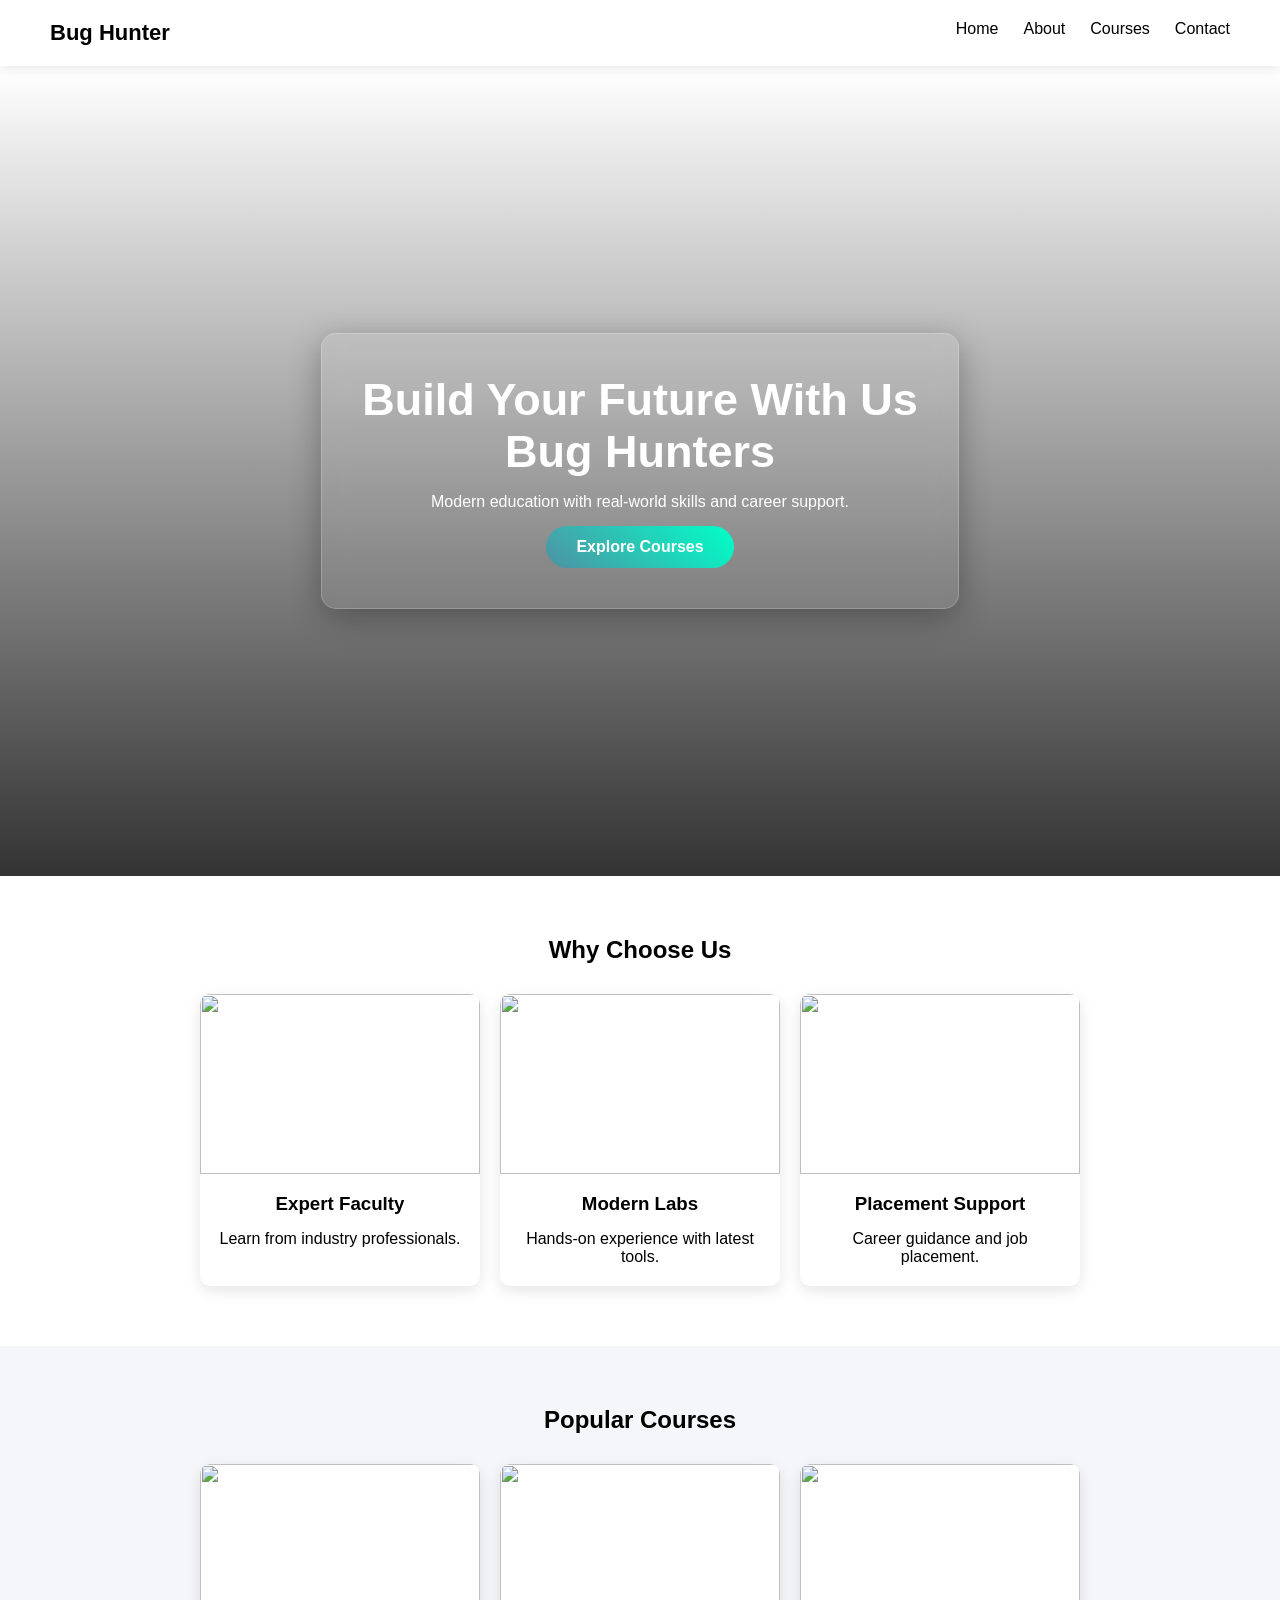
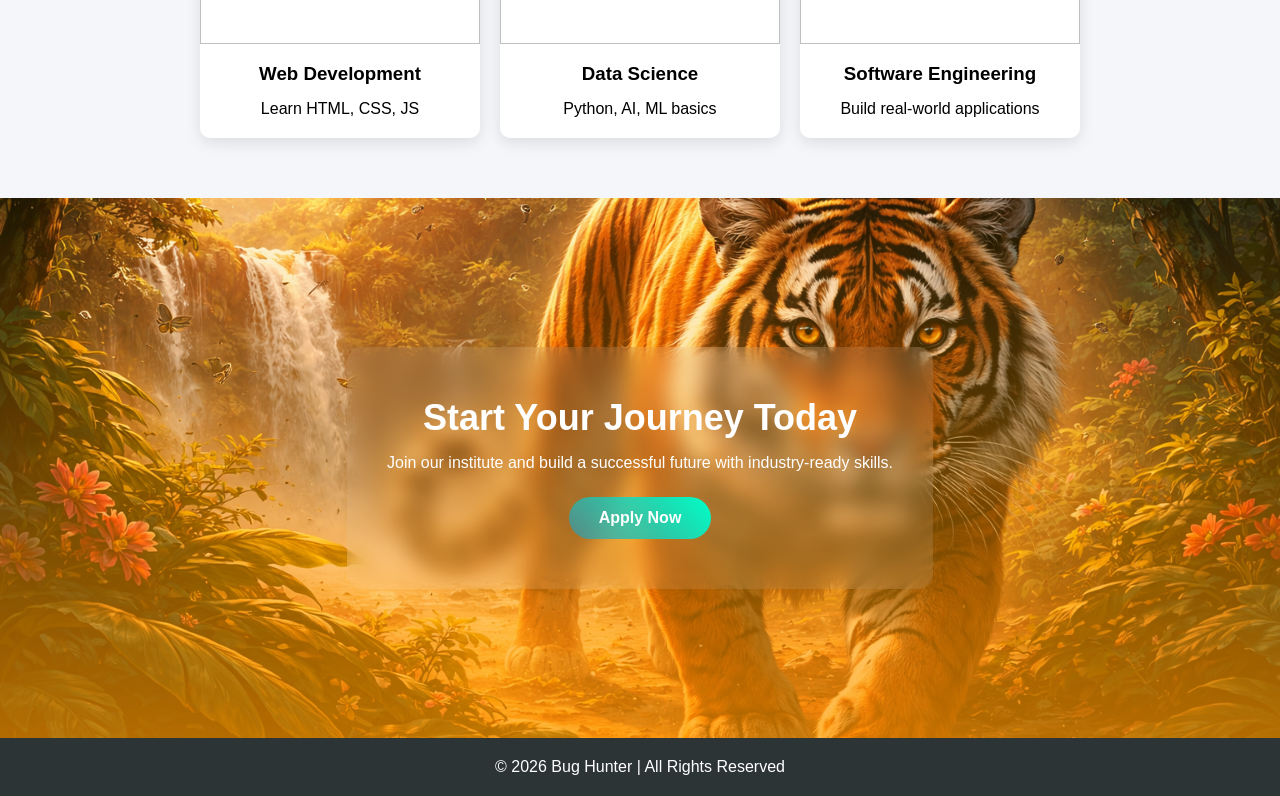
==== index.html @ a0b1b449 "collage project" ====
<!DOCTYPE html>
<html lang="en">
<head>
  <meta charset="UTF-8">
  <title>Bug Hunter</title>
  <link rel="stylesheet" href="style.css">
</head>
<body>

<!-- 🔹 Navbar -->
<nav class="navbar">
  <div class="logo">Bug Hunter</div>
  <ul>
    <li><a href="/index.html">Home</a></li>
    <li><a href="about.html">About</a></li>
    <li><a href="course.html">Courses</a></li>
    <li><a href="contact.html">Contact</a></li>
  </ul>
</nav>

<!-- 🔹 Hero Section -->
<section class="hero">
  <div class="overlay"></div>
  <div class="hero-content">
    <h1>Build Your Future With Us</h1>
    <h1>Bug Hunters</h1>
    <p>Modern education with real-world skills and career support.</p>
    <a href="course.html" class="gradient-btn">Explore Courses</a>
  </div>
</section>

<!-- 🔹 Features -->
<section class="features">
  <h2>Why Choose Us</h2>
  <div class="feature-box">

    <div class="card">
      <img src="https://images.unsplash.com/photo-1523240795612-9a054b0db644" alt="">
      <h3>Expert Faculty</h3>
      <p>Learn from industry professionals.</p>
    </div>

    <div class="card">
      <img src="https://images.unsplash.com/photo-1581091870627-3c1f5a6c2c2c" alt="">
      <h3>Modern Labs</h3>
      <p>Hands-on experience with latest tools.</p>
    </div>

    <div class="card">
      <img src="https://images.unsplash.com/photo-1551836022-d5d88e9218df" alt="">
      <h3>Placement Support</h3>
      <p>Career guidance and job placement.</p>
    </div>

  </div>
</section>

<!-- 🔹 Courses -->
<section class="courses">
  <h2>Popular Courses</h2>
  <div class="course-box">

    <div class="card">
      <img src="https://images.unsplash.com/photo-1518770660439-4636190af475" alt="">
      <h3>Web Development</h3>
      <p>Learn HTML, CSS, JS</p>
    </div>

    <div class="card">
      <img src="https://images.unsplash.com/photo-1551288049-bebda4e38f71" alt="">
      <h3>Data Science</h3>
      <p>Python, AI, ML basics</p>
    </div>

    <div class="card">
      <img src="https://images.unsplash.com/photo-1581093588401-22c0f3c5d2f8" alt="">
      <h3>Software Engineering</h3>
      <p>Build real-world applications</p>
    </div>

  </div>
</section>

<section class="cta">
  <div class="cta-box">
    <h2>Start Your Journey Today</h2>
    <p>Join our institute and build a successful future with industry-ready skills.</p>
       <a href="contact.html" class="gradient-btn">Apply Now</a>
  </div>
</section>

<!-- 🔹 Footer -->
<footer>
  <p>© 2026 Bug Hunter | All Rights Reserved</p>
</footer>

</body>
</html>
---- style.css ----
* {
  margin: 0;
  padding: 0;
  box-sizing: border-box;
  font-family: 'Segoe UI', sans-serif;
}

/* Navbar */
.navbar {
  display: flex;
  justify-content: space-between;
  padding: 20px 50px;
  background: white;
  position: sticky;
  top: 0;
  z-index: 1000;
  box-shadow: 0 2px 10px rgba(0,0,0,0.1);
}

.logo {
  font-weight: bold;
  font-size: 22px;
}

.navbar ul {
  display: flex;
  list-style: none;
}

.navbar ul li {
  margin-left: 25px;
}

.navbar ul li a {
  text-decoration: none;
  color: black;
  font-weight: 500;
}

/* Hero */
.hero {
  position: relative;
  height: 90vh;
/* background-color: rgb(204, 57, 204); */
  background: url('https://eitfkkxpd87.exactdn.com/wp-content/uploads/2024/01/A-Day-In-The-Life-of-a-Majestic-Tiger_2383399557.jpg?strip=all') center/cover;
  display: flex;
  align-items: center;
  justify-content: center;
}

.overlay {
  position: absolute;
  top: 0;
  left: 0;
  width: 100%;
  height: 100%;
  background: rgba(0,0,0,0.8);
}

.hero-content {
  background: rgba(255, 255, 255, 0.062); /* light transparent */
  padding: 40px;
  color: white;
  text-align: center;
  border-radius: 15px;

  backdrop-filter: blur(12px); /* main glass effect */
  -webkit-backdrop-filter: blur(12px);

  border: 1px solid rgba(255, 255, 255, 0.2);

  box-shadow: 0 8px 32px rgba(0, 0, 0, 0.3);
}

.hero h1 {
  font-size: 45px;
}

.hero p {
  margin: 15px 0;
}

/* Button */
.btn {
  padding: 12px 25px;
  background: #0984e3;
  color: white;
  text-decoration: none;
  border-radius: 6px;
}

/* Features */
.features {
  padding: 60px 50px;
  text-align: center;
}

.feature-box {
  display: flex;
  gap: 20px;
  margin-top: 30px;
  justify-content: center;
}

.card {
  width: 280px;
  background: white;
  border-radius: 10px;
  overflow: hidden;
  box-shadow: 0 5px 15px rgba(0,0,0,0.1);
  transition: 0.3s;
}

.card img {
  width: 100%;
  height: 180px;
  object-fit: cover;
}

.card h3 {
  margin: 15px;
}

.card p {
  margin: 0 15px 20px;
}

.card:hover {
  transform: translateY(-10px);
}

/* Courses */
.courses {
  padding: 60px 50px;
  background: #f5f6fa;
  text-align: center;
}

.course-box {
  display: flex;
  gap: 20px;
  justify-content: center;
  margin-top: 30px;
}

/* CTA */
.cta {
  padding: 80px;
  text-align: center;
  background: #0984e3;
  color: white;
}

/* Footer */
footer {
  text-align: center;
  padding: 20px;
  background: #2d3436;
  color: white;
}

/* CTA Section */
.cta {
  height: 60vh;
  background: linear-gradient(
  rgba(255, 193, 7, 0.1),
  rgba(255, 152, 0, 0.7)
),
              url("img/ChatGPT\ Image\ Mar\ 22\,\ 2026\,\ 09_38_06\ PM.png") center/cover no-repeat;
  display: flex;
  align-items: center;
  justify-content: center;
  padding: 40px;
}

/* Glass Box */
.cta-box {
  background: rgba(255, 255, 255, 0.1);
  padding: 50px 40px;
  text-align: center;
  border-radius: 15px;
  backdrop-filter: blur(10px);
  color: light;
  max-width: 600px;
}

/* Heading */
.cta-box h2 {
  font-size: 36px;
  margin-bottom: 15px;
}

/* Text */
.cta-box p {
  margin-bottom: 25px;
  font-size: 16px;
}

/* Button */
.cta-btn {
  display: inline-block;
  padding: 12px 30px;
  background: white;
  color: #0984e3;
  text-decoration: none;
  border-radius: 30px;
  font-weight: bold;
  transition: 0.3s;
}

/* Hover Effect */
.cta-btn:hover {
  background: #0a3d62;
  color: white;
  transform: scale(1.05);
}

.gradient-btn {
  border: none;
  display: inline-block;
  padding: 12px 30px;
  background: linear-gradient(45deg, #3694adb2, #00ffc8);
  color: white;
  text-decoration: none;
  border-radius: 30px;
  font-weight: bold;
  transition: 0.3s;
}

.gradient-btn:hover {
  transform: scale(1.05);
  box-shadow: 0 8px 20px rgba(0, 114, 255, 0.4);
}

/* Section */
.facilities {
  padding: 80px 50px;
  background: #f5f7fa;
  text-align: center;
}

/* Title */
.section-title {
  font-size: 32px;
  margin-bottom: 40px;
}

/* Grid */
.facility-grid {
  display: grid;
  grid-template-columns: repeat(auto-fit, minmax(280px, 1fr));
  gap: 25px;
}

/* Card */
.facility-card {
  position: relative;
  border-radius: 20px;
  overflow: hidden;
  cursor: pointer;
}

/* Image */
.facility-card img {
  width: 100%;
  height: 260px;
  object-fit: cover;
  transition: 0.4s;
}

/* Overlay */
.overlay {
  position: absolute;
  bottom: 0;
  left: 0;
  width: 100%;
  padding: 20px;
  color: white;
  background: linear-gradient(transparent, rgba(0,0,0,0.8));
}

/* Hover Effect */
.facility-card:hover img {
  transform: scale(1.1);
}

.facility-card:hover .overlay {
  background: linear-gradient(transparent, rgba(0,0,0,0.9));
}




/* about */
/* Hero */
.about-hero {
  height: 70vh;
  background: linear-gradient(rgba(0,0,0,0.5), rgba(0,0,0,0.5)),
              url("https://static.vecteezy.com/system/resources/thumbnails/055/172/079/small/adorable-tiger-cub-resting-on-rock-in-natural-habitat-with-autumn-background-photo.jpg") center/cover;
  display: flex;
  align-items: center;
  justify-content: center;
}

/* About Section */
.about-section {
  padding: 80px 90px;
}

/* Section */
.mission {
  padding: 80px 50px;
  text-align: center;
  background: linear-gradient(135deg, #f5f7fa, #e4ecf7);
}

/* Title */
.section-title {
  font-size: 32px;
  margin-bottom: 40px;
}

/* Box Layout */
.mission-box {
  display: flex;
  justify-content: center;
  gap: 30px;
  flex-wrap: wrap;
}

/* Card */
.mission-card {
  width: 320px;
  padding: 40px 25px;
  border-radius: 20px;
  background: white;
  box-shadow: 0 10px 30px rgba(0,0,0,0.1);
  transition: 0.4s;
  position: relative;
  overflow: hidden;
}

/* Icon */
.mission-card .icon {
  font-size: 40px;
  margin-bottom: 15px;
}

/* Text */
.mission-card h3 {
  margin-bottom: 10px;
}

/* Hover Effect */
.mission-card:hover {
  transform: translateY(-12px) scale(1.03);
  box-shadow: 0 15px 40px rgba(0,0,0,0.2);
}

/* Gradient Glow Effect */
.mission-card::before {
  content: "";
  position: absolute;
  width: 100%;
  height: 100%;
  background: linear-gradient(45deg, #00c6ff, #0072ff);
  top: 0;
  left: 0;
  opacity: 0;
  transition: 0.4s;
  z-index: 0;
}

.mission-card:hover::before {
  opacity: 0.1;
}

.about-container {
  max-width: 1200px;
  display: flex;
  align-items: center;
  gap: 40px;
}

.about-img img {
  width: 100%;
  border-radius: 15px;
}

.about-text h2 {
  margin-bottom: 15px;
}

/* Mission */
.mission {
  padding: 60px;
  text-align: center;
}

.mission-box {
  display: flex;
  justify-content: center;
  gap: 20px;
  margin-top: 30px;
}

/* Facilities */
.facilities {
  padding: 60px;
  text-align: center;
  background: #f5f6fa;
}

.facility-box {
  display: flex;
  margin-top: 20px;
  gap: 20px;
  justify-content: center;
}

.facility-box .card img {
  width: 100%;
  height: 180px;
  object-fit: cover;
}


/* about end */



/* course */


/* Course Hero */
.course-hero {
  height: 60vh;
  background: linear-gradient(rgba(0,0,0,0.5), rgba(0,0,0,0.5)),
              url("https://images.unsplash.com/photo-1522202176988-66273c2fd55f?q=80&w=1600&auto=format&fit=crop") center/cover;
  display: flex;
  align-items: center;
  justify-content: center;
}

/* Course Page */
.courses-page {
  padding: 80px 50px;
  text-align: center;
}

.course-grid {
  display: grid;
  grid-template-columns: repeat(auto-fit, minmax(250px, 1fr));
  gap: 25px;
  margin-top: 40px;
}

/* Course Card */
.course-card {
  background: white;
  border-radius: 15px;
  overflow: hidden;
  box-shadow: 0 8px 25px rgba(0,0,0,0.1);
  transition: 0.3s;
}

.course-card img {
  width: 100%;
  height: 180px;
  object-fit: cover;
}

.course-content {
  padding: 20px;
}

.course-content h3 {
  margin-bottom: 10px;
}

.course-content span {
  display: block;
  margin: 10px 0;
  color: gray;
}

/* Hover */
.course-card:hover {
  transform: translateY(-10px);
}


/* course end */

/* Contact Hero */
.contact-hero {
  height: 50vh;
  background: linear-gradient(rgba(0,0,0,0.5), rgba(0,0,0,0.5)),
              url("https://images.unsplash.com/photo-1522202176988-66273c2fd55f?q=80&w=1600&auto=format&fit=crop") center/cover;
  display: flex;
  align-items: center;
  justify-content: center;
}

/* Contact Layout */
.contact-section {
  display: flex;
  padding: 60px;
  gap: 40px;
}

/* Contact Info */
.contact-info {
  flex: 1;
}

/* Form */
.form-box {
  flex: 1;
}

.form-box form {
  display: flex;
  flex-direction: column;
}

.form-box input,
.form-box select,
.form-box textarea {
  margin-bottom: 15px;
  padding: 12px;
  border-radius: 8px;
  border: 1px solid #ccc;
}

/* Error */
.error {
  color: red;
  font-size: 12px;
  margin-bottom: 10px;
}

/* =========================
   🌍 GLOBAL RESPONSIVE SYSTEM
========================= */

/* Large Desktop (Default already ok) */


/* =========================
   📲 Tablet (max 1024px)
========================= */
@media (max-width: 1024px) {

  /* Layout padding reduce */
  .features,
  .courses,
  .courses-page,
  .about-section,
  .mission,
  .facilities,
  .contact-section {
    padding: 50px 30px;
  }

  /* Flex wrap */
  .feature-box,
  .course-box,
  .mission-box,
  .facility-box {
    flex-wrap: wrap;
    justify-content: center;
  }

  /* About layout */
  .about-container {
    flex-direction: column;
    text-align: center;
  }

  /* Contact */
  .contact-section {
    flex-direction: column;
  }

  /* Hero text */
  .hero h1 {
    font-size: 36px;
  }

  .hero-content {
    padding: 30px;
  }
}


/* =========================
   📱 Mobile (max 768px)
========================= */
@media (max-width: 768px) {

  /* Navbar */
  .navbar {
    flex-direction: column;
    padding: 15px;
    text-align: center;
  }

  .navbar ul {
    flex-direction: column;
    margin-top: 10px;
  }

  .navbar ul li {
    margin: 10px 0;
  }

  /* Hero */
  .hero {
    height: auto;
    padding: 80px 20px;
  }

  .hero h1 {
    font-size: 26px;
  }

  .hero p {
    font-size: 14px;
  }

  .hero-content {
    padding: 20px;
  }

  /* Sections padding */
  .features,
  .courses,
  .courses-page,
  .about-section,
  .mission,
  .facilities {
    padding: 40px 20px;
  }

  /* Flex → Column */
  .feature-box,
  .course-box,
  .mission-box,
  .facility-box,
  .contact-section {
    flex-direction: column;
    align-items: center;
  }

  /* Grid fix */
  .course-grid,
  .facility-grid {
    grid-template-columns: 1fr;
  }

  /* Cards */
  .card,
  .mission-card,
  .course-card {
    width: 100%;
  }

  /* About */
  .about-container {
    flex-direction: column;
  }

  /* CTA */
  .cta {
    height: auto;
    padding: 50px 20px;
  }

  .cta-box {
    padding: 25px;
  }

  .cta-box h2 {
    font-size: 22px;
  }

  /* Contact */
  .contact-section {
    padding: 30px 15px;
  }

  .form-box input,
  .form-box select,
  .form-box textarea {
    width: 100%;
  }
}


/* =========================
   📱 Small Mobile (max 480px)
========================= */
@media (max-width: 480px) {

  /* Logo */
  .logo {
    font-size: 18px;
  }

  /* Headings */
  h1 {
    font-size: 22px !important;
  }

  h2 {
    font-size: 20px !important;
  }

  /* Buttons */
  .btn,
  .gradient-btn {
    padding: 10px 20px;
    font-size: 14px;
  }

  /* Cards spacing */
  .card,
  .mission-card,
  .course-card {
    padding: 15px;
  }

}
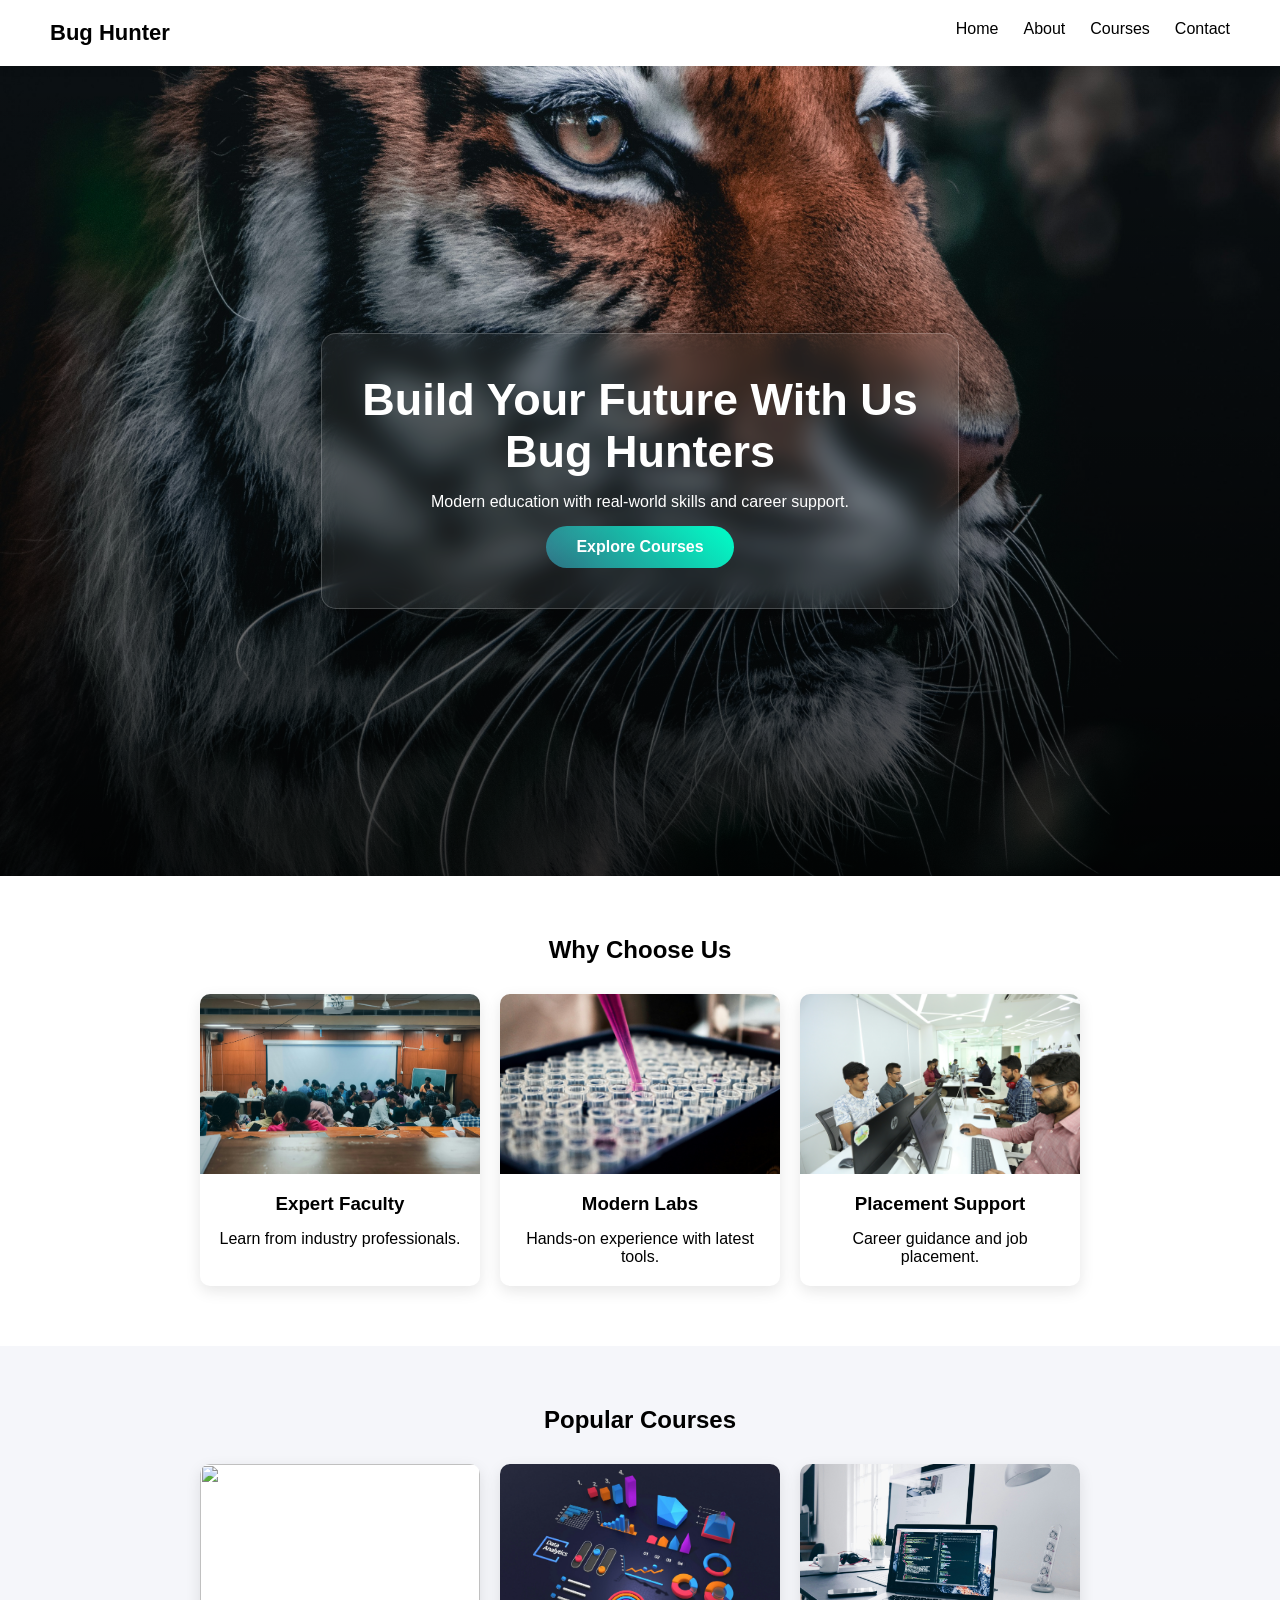
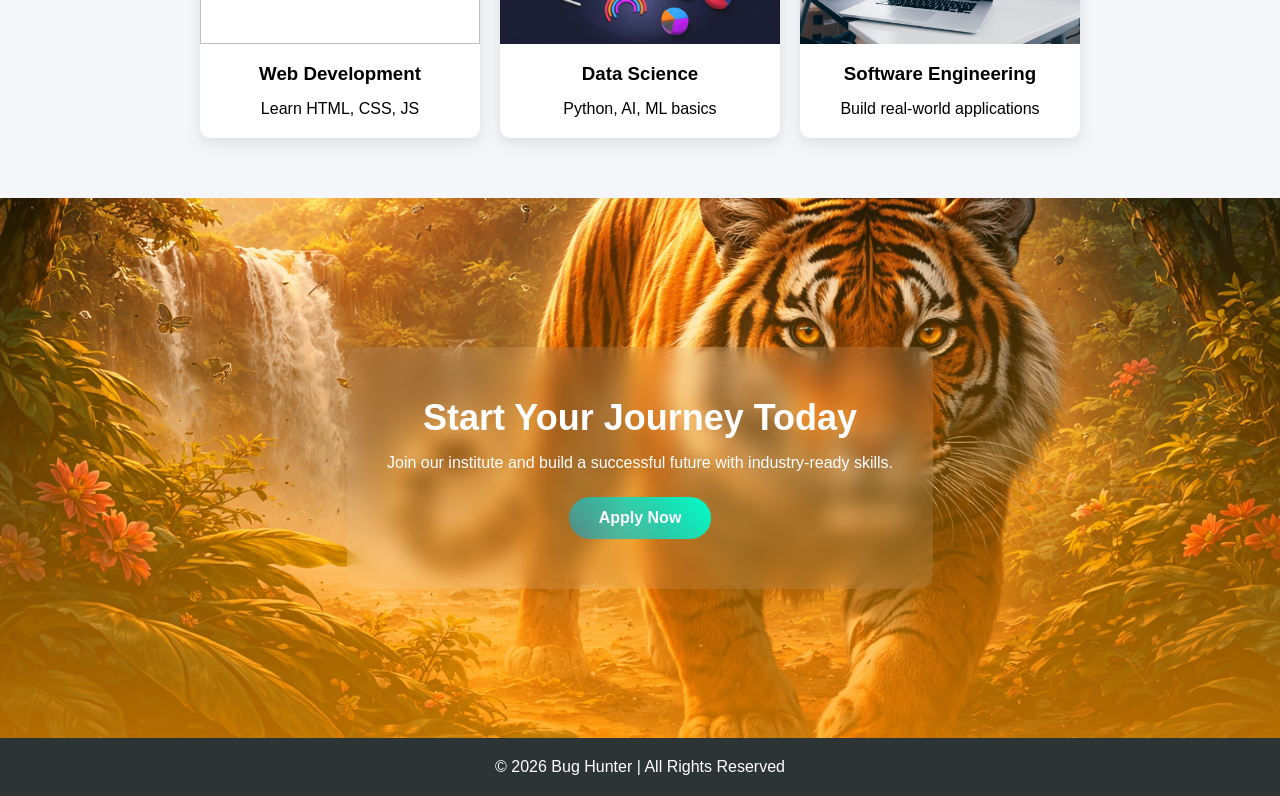
==== commit 93f0793b: "image update" ====
--- a/index.html
+++ b/index.html
@@ -35,19 +35,19 @@
   <div class="feature-box">
 
     <div class="card">
-      <img src="https://images.unsplash.com/photo-1523240795612-9a054b0db644" alt="">
+      <img src="img/adhitya-sibikumar-2uX_7L_10rM-unsplash.jpg" alt="">
       <h3>Expert Faculty</h3>
       <p>Learn from industry professionals.</p>
     </div>
 
     <div class="card">
-      <img src="https://images.unsplash.com/photo-1581091870627-3c1f5a6c2c2c" alt="">
+      <img src="img/louis-reed-pwcKF7L4-no-unsplash.jpg" alt="">
       <h3>Modern Labs</h3>
       <p>Hands-on experience with latest tools.</p>
     </div>
 
     <div class="card">
-      <img src="https://images.unsplash.com/photo-1551836022-d5d88e9218df" alt="">
+      <img src="img/parvez-akther-dEElc6rrPUA-unsplash.jpg" alt="">
       <h3>Placement Support</h3>
       <p>Career guidance and job placement.</p>
     </div>
@@ -61,19 +61,19 @@
   <div class="course-box">
 
     <div class="card">
-      <img src="https://images.unsplash.com/photo-1518770660439-4636190af475" alt="">
+      <img src="img/radowan-nakif-rehan-cYyqhdbJ9TI-unsplash.jpg" alt="">
       <h3>Web Development</h3>
       <p>Learn HTML, CSS, JS</p>
     </div>
 
     <div class="card">
-      <img src="https://images.unsplash.com/photo-1551288049-bebda4e38f71" alt="">
+      <img src="img/deng-xiang--WXQm_NTK0U-unsplash.jpg" alt="">
       <h3>Data Science</h3>
       <p>Python, AI, ML basics</p>
     </div>
 
     <div class="card">
-      <img src="https://images.unsplash.com/photo-1581093588401-22c0f3c5d2f8" alt="">
+      <img src="img/christopher-gower-m_HRfLhgABo-unsplash.jpg" alt="">
       <h3>Software Engineering</h3>
       <p>Build real-world applications</p>
     </div>
--- a/style.css
+++ b/style.css
@@ -42,7 +42,7 @@
   position: relative;
   height: 90vh;
 /* background-color: rgb(204, 57, 204); */
-  background: url('https://eitfkkxpd87.exactdn.com/wp-content/uploads/2024/01/A-Day-In-The-Life-of-a-Majestic-Tiger_2383399557.jpg?strip=all') center/cover;
+  background: url('img/donnie-ray-crisp-66zrT0dJ7Mc-unsplash.jpg') center/cover;
   display: flex;
   align-items: center;
   justify-content: center;
